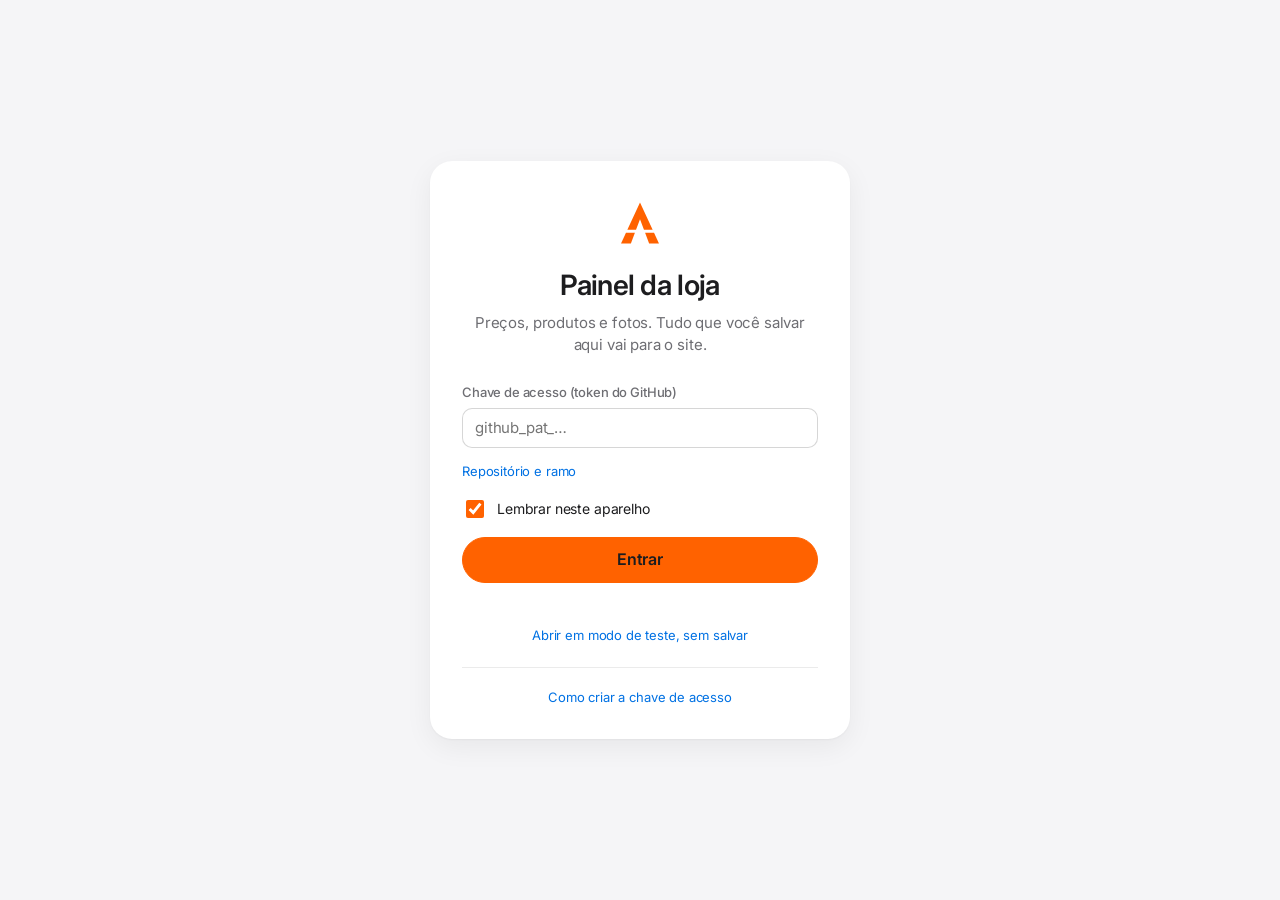
==== admin.html @ 77023c51 "Redesenho no estilo Apple e painel de administração - Visual do varejo no idioma de apple.com: palet" ====
<!DOCTYPE html>
<html lang="pt-BR">
<head>
<meta charset="UTF-8">
<meta name="viewport" content="width=device-width, initial-scale=1">
<meta name="robots" content="noindex, nofollow">
<title>Painel — Aliança One</title>
<meta name="theme-color" content="#f5f5f7">
<link rel="preconnect" href="https://fonts.googleapis.com">
<link rel="preconnect" href="https://fonts.gstatic.com" crossorigin>
<link rel="stylesheet" href="https://fonts.googleapis.com/css2?family=Inter:wght@400;500;600;700&display=swap">
<link rel="stylesheet" href="assets/css/admin.css">
<link rel="icon" href="data:image/svg+xml,<svg xmlns='http://www.w3.org/2000/svg' viewBox='0 0 64 64'><rect width='64' height='64' rx='14' fill='%231d1d1f'/><path d='M32 4 48.67 40 37.25 40 32 26 26.75 40 15.33 40Z' fill='%23FF6200'/><path d='M13.5 44 25.25 44 20 58 7 58Z' fill='%23FF6200'/><path d='M50.5 44 38.75 44 44 58 57 58Z' fill='%23FF6200'/></svg>">
</head>
<body>

<!-- ============ Entrada ============ -->
<section class="entrada" id="entrada">
  <div class="entrada-cartao">
    <svg class="entrada-marca" viewBox="4 2 56 58" aria-hidden="true">
      <path d="M32 4 L48.67 40 L37.25 40 L32 26 L26.75 40 L15.33 40 Z"/>
      <path d="M13.5 44 L25.25 44 L20 58 L7 58 Z"/>
      <path d="M50.5 44 L38.75 44 L44 58 L57 58 Z"/>
    </svg>
    <h1>Painel da loja</h1>
    <p class="entrada-sub">Preços, produtos e fotos. Tudo que você salvar aqui vai para o site.</p>

    <form id="form-entrada" autocomplete="off">
      <label class="campo">
        <span>Chave de acesso (token do GitHub)</span>
        <input id="in-token" type="password" required placeholder="github_pat_…" spellcheck="false">
      </label>

      <details class="entrada-mais">
        <summary>Repositório e ramo</summary>
        <div class="grade-2">
          <label class="campo">
            <span>Repositório</span>
            <input id="in-repo" type="text" placeholder="dono/repositorio" spellcheck="false">
          </label>
          <label class="campo">
            <span>Ramo publicado</span>
            <input id="in-ramo" type="text" placeholder="main" spellcheck="false">
          </label>
        </div>
      </details>

      <label class="check">
        <input id="in-lembrar" type="checkbox" checked>
        <span>Lembrar neste aparelho</span>
      </label>

      <button class="btn btn--cheio btn--largo" type="submit">Entrar</button>
      <p class="entrada-erro" id="entrada-erro" role="alert"></p>
    </form>

    <button class="link" type="button" id="btn-teste">Abrir em modo de teste, sem salvar</button>

    <details class="ajuda">
      <summary>Como criar a chave de acesso</summary>
      <ol>
        <li>Entre no GitHub e abra <b>Settings → Developer settings → Personal access tokens → Fine-grained tokens</b>.</li>
        <li>Toque em <b>Generate new token</b>. Dê um nome, como “Painel da loja”, e escolha a validade.</li>
        <li>Em <b>Repository access</b>, marque <b>Only select repositories</b> e escolha o repositório do site.</li>
        <li>Em <b>Permissions → Repository permissions</b>, coloque <b>Contents</b> em <b>Read and write</b>.</li>
        <li>Gere, copie e cole aqui. A chave fica só neste navegador.</li>
      </ol>
    </details>
  </div>
</section>

<!-- ============ Painel ============ -->
<div class="painel" id="painel" hidden>

  <header class="topo">
    <div class="topo-inner">
      <a class="topo-marca" href="index.html" target="_blank" rel="noopener" title="Abrir o site">
        <svg viewBox="4 2 56 58" aria-hidden="true">
          <path d="M32 4 L48.67 40 L37.25 40 L32 26 L26.75 40 L15.33 40 Z"/>
          <path d="M13.5 44 L25.25 44 L20 58 L7 58 Z"/>
          <path d="M50.5 44 L38.75 44 L44 58 L57 58 Z"/>
        </svg>
        <span>Aliança One <b>Painel</b></span>
      </a>
      <span class="topo-modo" id="topo-modo"></span>
      <div class="topo-acoes">
        <a class="link" href="index.html" target="_blank" rel="noopener">Ver site</a>
        <button class="link" type="button" id="btn-sair">Sair</button>
      </div>
    </div>
  </header>

  <main class="conteudo">
    <div class="cabeca">
      <div>
        <h1>Produtos</h1>
        <p class="cabeca-sub" id="cabeca-sub"></p>
      </div>
      <button class="btn btn--cheio" type="button" id="btn-novo">
        <svg width="14" height="14" viewBox="0 0 24 24" fill="none" stroke="currentColor" stroke-width="2.6" stroke-linecap="round" aria-hidden="true"><path d="M12 5v14M5 12h14"/></svg>
        Novo produto
      </button>
    </div>

    <section class="numeros" id="numeros" aria-label="Resumo do catálogo"></section>

    <section class="caixa">
      <div class="ferramentas">
        <div class="segmentos" id="filtro-cat" role="group" aria-label="Categoria"></div>
        <div class="ferramentas-dir">
          <label class="busca">
            <svg width="15" height="15" viewBox="0 0 24 24" fill="none" stroke="currentColor" stroke-width="2" stroke-linecap="round" aria-hidden="true"><circle cx="11" cy="11" r="7"/><path d="m20 20-3.5-3.5"/></svg>
            <span class="sr-only">Procurar</span>
            <input id="busca" type="search" placeholder="Procurar produto">
          </label>
          <button class="btn" type="button" id="btn-reajuste">Reajustar preços</button>
        </div>
      </div>

      <div class="tabela-rolo">
        <table class="tabela">
          <thead>
            <tr>
              <th class="c-ordem"><span class="sr-only">Ordem</span></th>
              <th>Produto</th>
              <th class="c-cat">Categoria</th>
              <th class="c-preco">Preço (R$)</th>
              <th class="c-preco">Preço oficial (R$)</th>
              <th class="c-dest">Destaque</th>
              <th class="c-acoes"><span class="sr-only">Ações</span></th>
            </tr>
          </thead>
          <tbody id="linhas"></tbody>
        </table>
      </div>
      <p class="vazio" id="vazio" hidden>Nenhum produto encontrado.</p>
    </section>

    <p class="rodape-nota">“Destaque” coloca o produto em <b>Os principais</b> na capa — aparecem os cinco primeiros
      marcados, na ordem da lista. Use as setas para mudar a ordem.</p>
  </main>

  <!-- Barra de salvar -->
  <div class="barra" id="barra" data-visivel="false" role="region" aria-label="Alterações pendentes">
    <p id="barra-txt">Alterações não salvas</p>
    <div class="barra-acoes">
      <button class="btn btn--escuro" type="button" id="btn-descartar">Descartar</button>
      <button class="btn btn--cheio" type="button" id="btn-salvar">Publicar no site</button>
    </div>
  </div>
</div>

<!-- ============ Editor ============ -->
<dialog class="editor" id="editor" aria-labelledby="editor-titulo">
  <form method="dialog" id="form-editor" novalidate>
    <header class="editor-topo">
      <button class="link" type="button" data-fechar>Cancelar</button>
      <h2 id="editor-titulo">Produto</h2>
      <button class="link link--forte" type="submit" value="ok">Concluir</button>
    </header>

    <div class="editor-corpo">
      <fieldset class="grupo">
        <legend>Básico</legend>
        <label class="campo">
          <span>Nome</span>
          <input name="nome" type="text" required placeholder="iPhone 17 Pro">
        </label>
        <div class="grade-2">
          <label class="campo">
            <span>Categoria</span>
            <select name="categoria" id="ed-categoria"></select>
          </label>
          <label class="campo">
            <span>Endereço da página</span>
            <input name="id" type="text" required pattern="[a-z0-9-]+" placeholder="iphone-17-pro" spellcheck="false">
            <small class="dica">produto.html?id=<b data-id-preview>…</b></small>
          </label>
        </div>
        <label class="campo">
          <span>Linha de cima <small>(2 a 3 palavras, opcional)</small></span>
          <input name="linha" type="text" placeholder="Cosmic Orange">
        </label>
      </fieldset>

      <fieldset class="grupo">
        <legend>Preço</legend>
        <div class="grade-2">
          <label class="campo">
            <span>Preço à vista (R$)</span>
            <input name="preco" type="number" min="0" step="1" required inputmode="numeric">
          </label>
          <label class="campo">
            <span>Preço no varejo oficial <small>(opcional)</small></span>
            <input name="precoOficial" type="number" min="0" step="1" inputmode="numeric">
            <small class="dica">Mostra “você economiza” na página do produto.</small>
          </label>
        </div>
        <label class="check">
          <input name="destaque" type="checkbox">
          <span>Mostrar em <b>Os principais</b>, na capa</span>
        </label>
      </fieldset>

      <fieldset class="grupo">
        <legend>Texto</legend>
        <label class="campo">
          <span>Chamada <small>(uma frase)</small></span>
          <input name="chamada" type="text" placeholder="A peça central da vitrine.">
        </label>
        <label class="campo">
          <span>Descrição</span>
          <textarea name="resumo" rows="3"></textarea>
        </label>
      </fieldset>

      <fieldset class="grupo">
        <legend>Cores e fotos</legend>
        <p class="dica">Uma foto por cor, de preferência com fundo transparente ou branco. Se não houver foto, o site
          desenha o aparelho na cor escolhida.</p>
        <div class="cores" id="ed-cores"></div>
        <button class="btn btn--leve" type="button" id="ed-add-cor">+ Adicionar cor</button>
      </fieldset>

      <fieldset class="grupo">
        <legend>Capacidades / tamanhos</legend>
        <div class="fichas" id="ed-caps"></div>
        <div class="linha-add">
          <input type="text" id="ed-cap-nova" placeholder="256GB, 46mm, Único…">
          <button class="btn btn--leve" type="button" id="ed-add-cap">Adicionar</button>
        </div>
      </fieldset>

      <fieldset class="grupo">
        <legend>Especificações</legend>
        <div class="specs" id="ed-specs"></div>
        <button class="btn btn--leve" type="button" id="ed-add-spec">+ Adicionar linha</button>
      </fieldset>

      <div class="perigo" id="ed-perigo">
        <button class="btn btn--perigo" type="button" id="ed-apagar">Apagar produto</button>
      </div>
    </div>
  </form>
</dialog>

<!-- ============ Reajuste ============ -->
<dialog class="mini" id="reajuste" aria-labelledby="reajuste-titulo">
  <form method="dialog">
    <h2 id="reajuste-titulo">Reajustar preços</h2>
    <p class="dica" id="reajuste-alvo"></p>
    <label class="campo">
      <span>Percentual (use negativo para baixar)</span>
      <input id="reajuste-pct" type="number" step="0.5" value="5">
    </label>
    <label class="check">
      <input id="reajuste-arred" type="checkbox" checked>
      <span>Arredondar para terminar em 9 (ex.: 9.999)</span>
    </label>
    <div class="mini-acoes">
      <button class="btn" value="cancelar">Cancelar</button>
      <button class="btn btn--cheio" value="ok" id="reajuste-ok">Aplicar</button>
    </div>
  </form>
</dialog>

<div class="toast" id="toast" role="status" aria-live="polite"></div>

<script src="assets/js/data.js"></script>
<script src="assets/js/catalogo.js"></script>
<script src="assets/js/admin.js"></script>
</body>
</html>
---- assets/css/admin.css ----
/* =============================================================
   PAINEL — folha própria, no idioma das Ajustes do macOS:
   cinza #f5f5f7 de chão, cartões brancos, filete de 1px, laranja
   da marca só na ação principal.
   ============================================================= */

:root {
  --chao: #f5f5f7;
  --cartao: #ffffff;
  --tinta: #1d1d1f;
  --suave: #6e6e73;
  --terceiro: #86868b;
  --linha: rgba(0, 0, 0, 0.08);
  --linha-forte: rgba(0, 0, 0, 0.16);
  --campo: #ffffff;
  --recuo: #f5f5f7;
  --marca: #ff6200;
  --marca-funda: #e85900;
  --acao: #b44200;
  --azul: #0071e3;
  --verde: #1d8f3a;
  --vermelho: #d70015;
  --sombra: 0 1px 2px rgba(0, 0, 0, 0.04), 0 8px 28px rgba(0, 0, 0, 0.06);
  --curva: cubic-bezier(0.16, 1, 0.3, 1);
  --fonte: -apple-system, BlinkMacSystemFont, "SF Pro Text", "Inter", "Helvetica Neue", Arial, sans-serif;
  color-scheme: light;
}

@media (prefers-color-scheme: dark) {
  :root {
    --chao: #000000;
    --cartao: #1c1c1e;
    --tinta: #f5f5f7;
    --suave: #a1a1a6;
    --terceiro: #8e8e93;
    --linha: rgba(255, 255, 255, 0.1);
    --linha-forte: rgba(255, 255, 255, 0.2);
    --campo: #2c2c2e;
    --recuo: #2c2c2e;
    --acao: #ff8a3d;
    --azul: #2997ff;
    --verde: #30d158;
    --vermelho: #ff453a;
    --sombra: 0 1px 2px rgba(0, 0, 0, 0.3);
    color-scheme: dark;
  }
}

*, *::before, *::after { box-sizing: border-box; }

html { -webkit-text-size-adjust: 100%; }

body {
  margin: 0;
  background: var(--chao);
  color: var(--tinta);
  font: 400 15px/1.45 var(--fonte);
  letter-spacing: -0.01em;
  -webkit-font-smoothing: antialiased;
}

[hidden] { display: none !important; }

.sr-only {
  position: absolute; width: 1px; height: 1px; padding: 0; margin: -1px;
  overflow: hidden; clip: rect(0 0 0 0); white-space: nowrap; border: 0;
}

button, input, select, textarea { font: inherit; color: inherit; letter-spacing: inherit; }

:focus-visible { outline: 3px solid color-mix(in srgb, var(--azul) 60%, transparent); outline-offset: 2px; }

/* ---------- Botões ---------- */

.btn {
  display: inline-flex; align-items: center; justify-content: center; gap: 7px;
  min-height: 36px; padding: 0 16px;
  border: 1px solid var(--linha-forte); border-radius: 980px;
  background: var(--cartao); color: var(--tinta);
  font-size: 14px; font-weight: 500; text-decoration: none; white-space: nowrap;
  cursor: pointer;
  transition: background-color .2s, border-color .2s, transform .2s var(--curva);
}
.btn:hover { background: var(--recuo); }
.btn:active { transform: scale(0.97); }
.btn:disabled { opacity: .55; cursor: progress; }

.btn--cheio { background: var(--marca); border-color: var(--marca); color: #1d1d1f; font-weight: 600; }
.btn--cheio:hover { background: var(--marca-funda); border-color: var(--marca-funda); }
.btn--escuro { background: transparent; color: inherit; border-color: rgba(255,255,255,.3); }
.btn--escuro:hover { background: rgba(255,255,255,.12); }
.btn--leve { background: var(--recuo); border-color: transparent; }
.btn--leve:hover { background: var(--linha-forte); }
.btn--peq { min-height: 30px; padding: 0 12px; font-size: 13px; }
.btn--largo { width: 100%; min-height: 46px; font-size: 16px; }
.btn--perigo { color: var(--vermelho); border-color: transparent; background: var(--recuo); }

.link {
  background: none; border: 0; padding: 4px 2px; cursor: pointer;
  color: var(--azul); font-size: 14px; text-decoration: none;
}
.link:hover { text-decoration: underline; }
.link--forte { font-weight: 600; }

/* ---------- Campos ---------- */

.campo { display: grid; gap: 6px; margin: 0 0 14px; }
.campo > span { font-size: 13px; font-weight: 500; color: var(--suave); }
.campo > span small { font-weight: 400; color: var(--terceiro); }

.campo input, .campo select, .campo textarea,
.linha-add input, .spec input, .cor-campos input[type=text] {
  width: 100%; min-height: 40px; padding: 8px 12px;
  background: var(--campo); border: 1px solid var(--linha-forte); border-radius: 10px;
  transition: border-color .2s, box-shadow .2s;
}
.campo textarea { resize: vertical; min-height: 84px; line-height: 1.45; }
.campo input:focus, .campo select:focus, .campo textarea:focus,
.linha-add input:focus, .spec input:focus, .cor-campos input:focus {
  outline: none; border-color: var(--azul);
  box-shadow: 0 0 0 3px color-mix(in srgb, var(--azul) 22%, transparent);
}
.campo input[readonly] { background: var(--recuo); color: var(--suave); }

.dica { margin: 0 0 12px; font-size: 13px; color: var(--terceiro); }
.campo .dica { margin: 0; }

.check { display: flex; gap: 10px; align-items: center; margin: 4px 0 16px; font-size: 14px; cursor: pointer; }
.check input { width: 18px; height: 18px; accent-color: var(--marca); }

.grade-2 { display: grid; grid-template-columns: 1fr 1fr; gap: 0 14px; }
@media (max-width: 560px) { .grade-2 { grid-template-columns: 1fr; } }

/* ---------- Entrada ---------- */

.entrada {
  min-height: 100vh; min-height: 100dvh;
  display: grid; place-items: center; padding: 32px 16px;
}
.entrada-cartao {
  width: 100%; max-width: 420px;
  background: var(--cartao); border-radius: 22px; padding: 40px 32px 28px;
  box-shadow: var(--sombra);
  text-align: center;
}
.entrada-cartao form { text-align: left; margin-top: 28px; }
.entrada-marca { width: 44px; height: 44px; fill: var(--marca); }
.entrada h1 { margin: 14px 0 6px; font-size: 28px; font-weight: 600; letter-spacing: -0.025em; }
.entrada-sub { margin: 0; color: var(--suave); }
.entrada-erro { min-height: 1.2em; margin: 12px 0 0; color: var(--vermelho); font-size: 14px; }
.entrada-mais { margin: -4px 0 12px; }
.entrada-mais summary, .ajuda summary {
  cursor: pointer; color: var(--azul); font-size: 13px; list-style: none; padding: 4px 0;
}
.entrada-mais summary::-webkit-details-marker, .ajuda summary::-webkit-details-marker { display: none; }
.entrada-mais[open] summary { margin-bottom: 10px; }
#btn-teste { margin-top: 10px; font-size: 13px; }
.ajuda { margin-top: 18px; padding-top: 16px; border-top: 1px solid var(--linha); text-align: left; }
.ajuda summary { text-align: center; }
.ajuda ol { margin: 12px 0 0; padding-left: 20px; color: var(--suave); font-size: 13px; }
.ajuda li { margin-bottom: 6px; }

/* ---------- Topo ---------- */

.topo {
  position: sticky; top: 0; z-index: 20;
  background: color-mix(in srgb, var(--chao) 80%, transparent);
  -webkit-backdrop-filter: saturate(180%) blur(20px);
  backdrop-filter: saturate(180%) blur(20px);
  border-bottom: 1px solid var(--linha);
}
.topo-inner {
  max-width: 1180px; margin: 0 auto; padding: 0 22px; height: 52px;
  display: flex; align-items: center; gap: 16px;
}
.topo-marca { display: flex; align-items: center; gap: 9px; color: inherit; text-decoration: none; font-size: 15px; }
.topo-marca svg { width: 20px; height: 20px; fill: var(--marca); }
.topo-marca b { font-weight: 600; }
.topo-modo {
  font-size: 12px; color: var(--suave); background: var(--cartao);
  border: 1px solid var(--linha); border-radius: 980px; padding: 3px 10px;
  overflow: hidden; text-overflow: ellipsis; white-space: nowrap; max-width: 40vw;
}
.topo-modo[data-modo="teste"] { color: var(--acao); border-color: color-mix(in srgb, var(--marca) 40%, transparent); }
.topo-acoes { margin-left: auto; display: flex; gap: 14px; }

/* ---------- Conteúdo ---------- */

.conteudo { max-width: 1180px; margin: 0 auto; padding: 36px 22px 140px; }

.cabeca { display: flex; align-items: flex-end; justify-content: space-between; gap: 16px; margin-bottom: 24px; }
.cabeca h1 { margin: 0; font-size: 40px; font-weight: 700; letter-spacing: -0.03em; line-height: 1.1; }
.cabeca-sub { margin: 6px 0 0; color: var(--suave); font-size: 17px; }

.numeros { display: grid; grid-template-columns: repeat(4, 1fr); gap: 14px; margin-bottom: 22px; }
.numero { background: var(--cartao); border-radius: 18px; padding: 18px 20px; box-shadow: var(--sombra); }
.numero span { display: block; font-size: 13px; color: var(--suave); margin-bottom: 4px; }
.numero b { font-size: 26px; font-weight: 600; letter-spacing: -0.02em; font-variant-numeric: tabular-nums; }
.numero small { font-size: 13px; font-weight: 400; color: var(--terceiro); }

.caixa { background: var(--cartao); border-radius: 18px; box-shadow: var(--sombra); overflow: hidden; }

.ferramentas {
  display: flex; flex-wrap: wrap; align-items: center; justify-content: space-between; gap: 12px;
  padding: 14px 16px; border-bottom: 1px solid var(--linha);
}
.ferramentas-dir { display: flex; gap: 10px; align-items: center; }

.segmentos {
  display: flex; gap: 2px; padding: 3px; background: var(--recuo); border-radius: 10px;
  overflow-x: auto; scrollbar-width: none; max-width: 100%;
}
.segmentos::-webkit-scrollbar { display: none; }
.segmentos button {
  border: 0; background: transparent; border-radius: 7px; padding: 5px 12px;
  font-size: 13px; font-weight: 500; color: var(--suave); cursor: pointer; white-space: nowrap;
}
.segmentos button span { color: var(--terceiro); font-weight: 400; margin-left: 2px; }
.segmentos button[aria-pressed="true"] { background: var(--cartao); color: var(--tinta); box-shadow: 0 1px 3px rgba(0,0,0,.12); }

.busca {
  display: flex; align-items: center; gap: 8px; height: 36px; padding: 0 12px;
  background: var(--recuo); border-radius: 10px; color: var(--terceiro); min-width: 220px;
}
.busca input { border: 0; background: transparent; outline: none; width: 100%; color: var(--tinta); }

/* ---------- Tabela ---------- */

.tabela-rolo { overflow-x: auto; }
.tabela { width: 100%; border-collapse: collapse; min-width: 820px; }
.tabela th {
  text-align: left; font-size: 12px; font-weight: 500; color: var(--terceiro);
  padding: 10px 12px; border-bottom: 1px solid var(--linha); white-space: nowrap;
}
.tabela td { padding: 8px 12px; border-bottom: 1px solid var(--linha); vertical-align: middle; }
.tabela tbody tr:last-child td { border-bottom: 0; }
.tabela tbody tr { transition: background-color .2s; }
.tabela tbody tr:hover { background: color-mix(in srgb, var(--recuo) 60%, transparent); }
.tabela tr[data-alterado="editado"] { background: color-mix(in srgb, var(--marca) 6%, transparent); }
.tabela tr[data-alterado="novo"] { background: color-mix(in srgb, var(--verde) 7%, transparent); }

.c-ordem { width: 40px; padding-right: 0 !important; }
.c-cat { width: 120px; }
.c-preco { width: 150px; }
.c-dest { width: 90px; text-align: center !important; }
.c-acoes { width: 90px; text-align: right; }

.seta {
  display: block; width: 26px; height: 18px; padding: 0; border: 0; border-radius: 5px;
  background: none; color: var(--terceiro); cursor: pointer;
}
.seta svg { width: 16px; height: 16px; fill: none; stroke: currentColor; stroke-width: 2.4; stroke-linecap: round; stroke-linejoin: round; }
.seta:hover:not(:disabled) { background: var(--recuo); color: var(--tinta); }
.seta:disabled { opacity: .25; cursor: default; }

.prod {
  display: flex; align-items: center; gap: 14px; width: 100%;
  background: none; border: 0; padding: 0; text-align: left; cursor: pointer;
}
.miniatura {
  flex: none; width: 48px; height: 48px; border-radius: 10px; background: var(--recuo);
  display: grid; place-items: center; overflow: hidden;
}
.miniatura img { width: 100%; height: 100%; object-fit: contain; padding: 4px; }
.prod-txt b { display: block; font-weight: 600; font-size: 15px; }
.prod-txt small { display: block; color: var(--terceiro); font-size: 12.5px; margin-top: 1px; }
.prod-txt em { font-style: normal; font-weight: 600; color: var(--acao); }
tr[data-alterado="novo"] .prod-txt em { color: var(--verde); }
.prod:hover b { color: var(--azul); }

.etiqueta {
  display: inline-block; font-size: 12px; font-weight: 500; color: var(--suave);
  background: var(--recuo); border-radius: 6px; padding: 3px 8px;
}

.preco {
  width: 100%; height: 36px; padding: 0 10px;
  background: transparent; border: 1px solid transparent; border-radius: 8px;
  font-size: 15px; font-weight: 600; font-variant-numeric: tabular-nums;
  transition: border-color .2s, background-color .2s;
}
.preco--leve { font-weight: 400; color: var(--suave); }
.preco:hover { border-color: var(--linha-forte); background: var(--campo); }
.preco:focus { outline: none; border-color: var(--azul); background: var(--campo); box-shadow: 0 0 0 3px color-mix(in srgb, var(--azul) 22%, transparent); }

.chave { position: relative; display: inline-block; width: 42px; height: 26px; cursor: pointer; vertical-align: middle; }
.chave input { position: absolute; inset: 0; opacity: 0; margin: 0; cursor: pointer; }
.chave span {
  position: absolute; inset: 0; border-radius: 980px; background: var(--linha-forte);
  transition: background-color .25s;
}
.chave span::after {
  content: ""; position: absolute; top: 2px; left: 2px; width: 22px; height: 22px; border-radius: 50%;
  background: #fff; box-shadow: 0 2px 4px rgba(0,0,0,.2); transition: transform .3s var(--curva);
}
.chave input:checked + span { background: var(--verde); }
.chave input:checked + span::after { transform: translateX(16px); }
.chave input:focus-visible + span { outline: 3px solid color-mix(in srgb, var(--azul) 60%, transparent); outline-offset: 2px; }

.vazio { text-align: center; color: var(--terceiro); padding: 40px 0; margin: 0; }
.rodape-nota { color: var(--terceiro); font-size: 13px; margin: 16px 4px 0; }

/* ---------- Barra de salvar ---------- */

.barra {
  position: fixed; left: 50%; bottom: 22px; z-index: 30;
  display: flex; align-items: center; gap: 18px;
  padding: 10px 10px 10px 22px; border-radius: 980px;
  background: rgba(29, 29, 31, 0.92); color: #f5f5f7;
  -webkit-backdrop-filter: blur(20px); backdrop-filter: blur(20px);
  box-shadow: 0 12px 40px rgba(0,0,0,.25);
  transform: translate(-50%, 140%); opacity: 0;
  transition: transform .5s var(--curva), opacity .3s;
}
.barra[data-visivel="true"] { transform: translate(-50%, 0); opacity: 1; }
.barra p { margin: 0; font-size: 14px; font-weight: 500; white-space: nowrap; }
.barra-acoes { display: flex; gap: 8px; }

/* ---------- Editor ---------- */

dialog { border: 0; padding: 0; color: var(--tinta); background: var(--cartao); }
dialog::backdrop { background: rgba(0,0,0,.32); -webkit-backdrop-filter: blur(4px); backdrop-filter: blur(4px); }

.editor {
  width: min(680px, 100vw); max-width: 100vw; height: min(860px, 100dvh); max-height: 100dvh;
  border-radius: 20px; overflow: hidden; box-shadow: 0 30px 80px rgba(0,0,0,.3);
}
.editor[open] { animation: subir .45s var(--curva); }
@keyframes subir { from { transform: translateY(24px) scale(.98); opacity: 0; } }
.editor form { display: flex; flex-direction: column; height: 100%; }

.editor-topo {
  flex: none; display: grid; grid-template-columns: 1fr auto 1fr; align-items: center;
  padding: 12px 18px; border-bottom: 1px solid var(--linha);
  background: color-mix(in srgb, var(--cartao) 85%, transparent);
}
.editor-topo h2 { margin: 0; font-size: 16px; font-weight: 600; text-align: center; max-width: 340px; overflow: hidden; text-overflow: ellipsis; white-space: nowrap; }
.editor-topo .link:first-child { justify-self: start; }
.editor-topo .link:last-child { justify-self: end; }

.editor-corpo { flex: 1; overflow-y: auto; padding: 8px 22px 28px; background: var(--chao); }

.grupo {
  border: 0; margin: 18px 0 0; padding: 18px 18px 6px;
  background: var(--cartao); border-radius: 14px;
}
.grupo legend {
  float: left; width: 100%; padding: 0; margin: 0 0 14px;
  font-size: 13px; font-weight: 600; text-transform: uppercase; letter-spacing: .04em; color: var(--terceiro);
}
.grupo legend + * { clear: both; }
.grupo > .btn { margin: 4px 0 14px; }

.cores { display: grid; gap: 10px; margin-bottom: 12px; }
.cor {
  display: grid; grid-template-columns: 84px 1fr auto; gap: 14px; align-items: center;
  padding: 10px; border: 1px solid var(--linha); border-radius: 12px;
}
.cor-foto {
  position: relative; width: 84px; height: 84px; border-radius: 10px; background: var(--recuo);
  display: grid; place-items: center; overflow: hidden; cursor: pointer;
}
.cor-foto img { width: 100%; height: 100%; object-fit: contain; padding: 6px; }
.cor-sem { font-size: 11px; color: var(--terceiro); }
.cor-trocar {
  position: absolute; inset: auto 0 0 0; padding: 4px 0; text-align: center;
  font-size: 11px; font-weight: 600; color: #fff; background: rgba(0,0,0,.55);
  transform: translateY(100%); transition: transform .25s var(--curva);
}
.cor-foto:hover .cor-trocar, .cor-foto:focus-within .cor-trocar { transform: none; }
@media (hover: none) { .cor-trocar { transform: none; } }
.cor-campos { display: flex; gap: 10px; align-items: center; }
.cor-hex { flex: none; width: 40px; height: 40px; border-radius: 50%; overflow: hidden; border: 1px solid var(--linha-forte); cursor: pointer; }
.cor-hex input { width: 64px; height: 64px; margin: -12px; border: 0; padding: 0; cursor: pointer; }

.x {
  width: 30px; height: 30px; border: 0; border-radius: 50%; background: var(--recuo);
  color: var(--suave); display: grid; place-items: center; cursor: pointer; flex: none;
}
.x svg { width: 14px; height: 14px; fill: none; stroke: currentColor; stroke-width: 2.4; stroke-linecap: round; }
.x:hover { color: var(--vermelho); }

.fichas { display: flex; flex-wrap: wrap; gap: 8px; margin-bottom: 12px; }
.ficha {
  display: inline-flex; align-items: center; gap: 4px; padding: 5px 6px 5px 12px;
  background: var(--recuo); border-radius: 980px; font-size: 14px; font-weight: 500;
}
.ficha button { width: 22px; height: 22px; border: 0; border-radius: 50%; background: none; color: var(--terceiro); display: grid; place-items: center; cursor: pointer; }
.ficha button:hover { background: var(--linha-forte); color: var(--tinta); }
.ficha svg { width: 12px; height: 12px; fill: none; stroke: currentColor; stroke-width: 2.6; stroke-linecap: round; }
.linha-add { display: flex; gap: 8px; margin-bottom: 14px; }

.specs { display: grid; gap: 8px; margin-bottom: 12px; }
.spec { display: grid; grid-template-columns: 1fr 2fr auto; gap: 8px; align-items: center; }

.perigo { margin-top: 22px; text-align: center; }

@media (max-width: 640px) {
  .editor { width: 100vw; height: 100dvh; border-radius: 0; }
  .cor { grid-template-columns: 68px 1fr auto; }
  .cor-foto { width: 68px; height: 68px; }
  .spec { grid-template-columns: 1fr auto; }
  .spec input:nth-child(2) { grid-column: 1; }
  .spec .x { grid-row: 1 / span 2; grid-column: 2; }
}

/* ---------- Mini diálogo ---------- */

.mini { width: min(420px, calc(100vw - 32px)); border-radius: 18px; padding: 24px; box-shadow: 0 30px 80px rgba(0,0,0,.3); }
.mini h2 { margin: 0 0 6px; font-size: 20px; font-weight: 600; }
.mini-acoes { display: flex; justify-content: flex-end; gap: 8px; margin-top: 8px; }

/* ---------- Aviso ---------- */

.toast {
  position: fixed; top: 66px; left: 50%; z-index: 50;
  max-width: calc(100vw - 32px); padding: 12px 18px; border-radius: 14px;
  background: var(--cartao); color: var(--tinta); box-shadow: 0 12px 40px rgba(0,0,0,.18);
  border: 1px solid var(--linha);
  font-size: 14px; font-weight: 500;
  transform: translate(-50%, -20px); opacity: 0; pointer-events: none;
  transition: transform .45s var(--curva), opacity .3s;
}
.toast[data-visivel="true"] { transform: translate(-50%, 0); opacity: 1; }
.toast[data-tipo="erro"] { color: var(--vermelho); }
.toast[data-tipo="ok"] { color: var(--verde); }

/* ---------- Celular ---------- */

@media (max-width: 860px) {
  .numeros { grid-template-columns: repeat(2, 1fr); }
  .cabeca h1 { font-size: 32px; }
  .ferramentas-dir { width: 100%; }
  .busca { flex: 1; min-width: 0; }
}

@media (max-width: 560px) {
  .topo-inner, .conteudo { padding-left: 16px; padding-right: 16px; }
  .topo-modo { display: none; }
  .cabeca { align-items: center; }
  .cabeca-sub { font-size: 14px; }
  .numero { padding: 14px 16px; }
  .numero b { font-size: 21px; }
  .entrada-cartao { padding: 32px 20px 24px; }
  .barra { left: 16px; right: 16px; transform: translateY(140%); padding: 10px 10px 10px 16px; gap: 10px; }
  .barra[data-visivel="true"] { transform: none; }
  .barra p { white-space: normal; font-size: 13px; }

  /* Tabela vira lista de cartões */
  .tabela { min-width: 0; }
  .tabela thead { display: none; }
  .tabela, .tabela tbody { display: block; }
  .tabela tr {
    display: grid; grid-template-columns: 30px 1fr 1fr auto; gap: 8px 10px; align-items: center;
    padding: 12px 12px; border-bottom: 1px solid var(--linha);
  }
  .tabela td { display: block; padding: 0; border: 0; width: auto !important; }
  .tabela td.c-ordem { grid-row: 1 / span 2; }
  .tabela td:nth-child(2) { grid-column: 2 / -1; }
  .tabela td.c-cat { display: none; }
  .tabela td.c-preco { grid-row: 2; }
  .tabela td.c-preco:nth-of-type(4) { grid-column: 2; }
  .tabela td.c-preco:nth-of-type(5) { grid-column: 3; }
  .tabela td.c-dest { grid-row: 2; grid-column: 4; }
  .tabela td.c-acoes { display: none; }
  .preco { border-color: var(--linha-forte); background: var(--campo); height: 38px; }
  .tabela td.c-preco::before { content: attr(data-rotulo); display: block; font-size: 11px; color: var(--terceiro); margin: 0 0 3px 2px; }
  .tabela td.c-dest { align-self: end; padding-bottom: 6px; }
}

@media (prefers-reduced-motion: reduce) {
  *, *::before, *::after { animation-duration: .01ms !important; transition-duration: .01ms !important; }
}
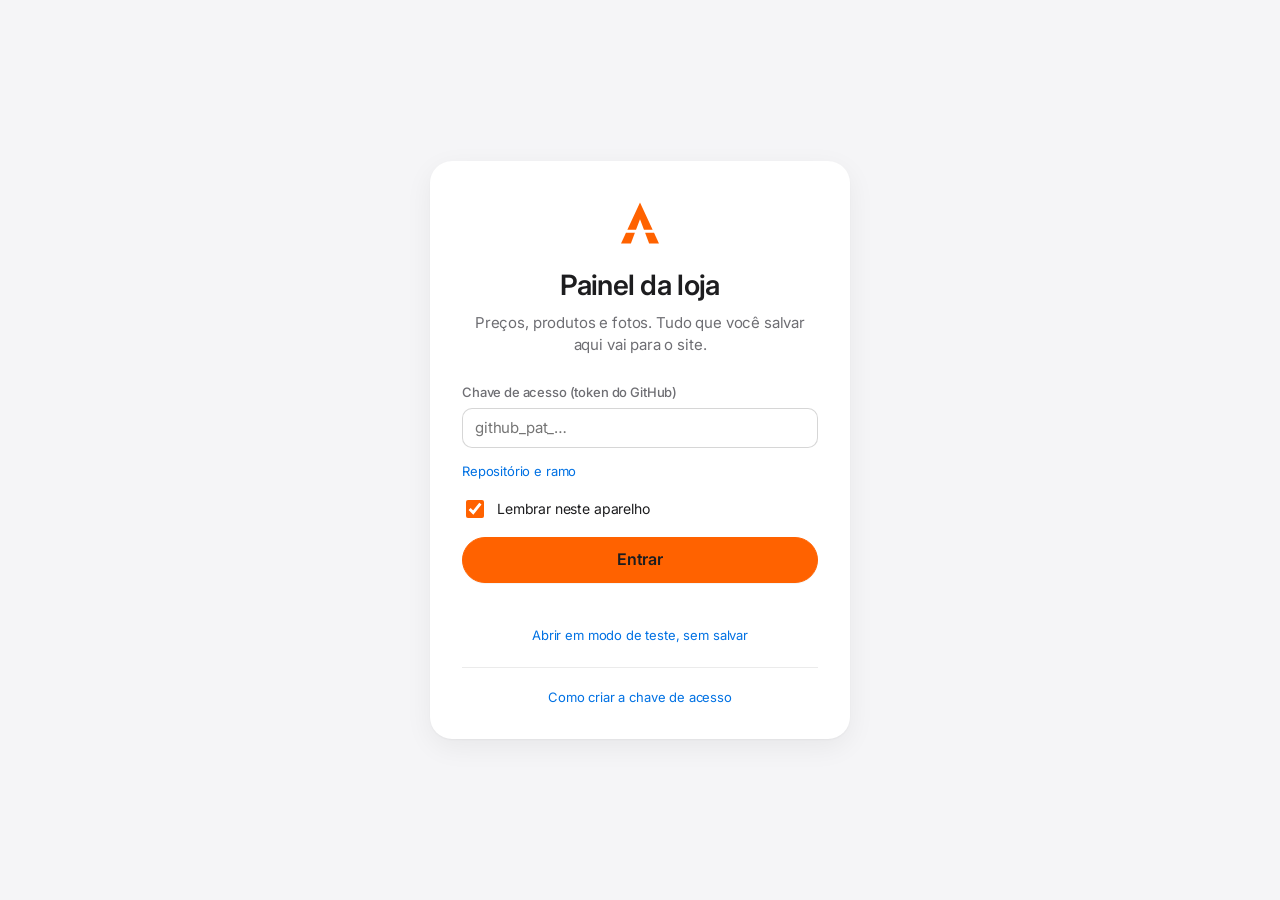
==== commit 44413163: "Animações suaves no site e no painel Site: - Cada cartaz da capa entra em cena ao chegar (texto em c" ====
--- a/admin.html
+++ b/admin.html
@@ -91,53 +91,183 @@
   </header>
 
   <main class="conteudo">
-    <div class="cabeca">
-      <div>
-        <h1>Produtos</h1>
-        <p class="cabeca-sub" id="cabeca-sub"></p>
+    <nav class="abas" role="tablist" aria-label="Seções do painel">
+      <span class="abas-indicador" aria-hidden="true"></span>
+      <button role="tab" type="button" data-aba="produtos" aria-selected="true">Produtos</button>
+      <button role="tab" type="button" data-aba="ofertas" aria-selected="false">Ofertas e eventos</button>
+      <button role="tab" type="button" data-aba="precos" aria-selected="false">Preço automático</button>
+    </nav>
+
+    <!-- ============ Produtos ============ -->
+    <section class="aba" id="aba-produtos" role="tabpanel">
+      <div class="cabeca">
+        <div>
+          <h1>Produtos</h1>
+          <p class="cabeca-sub" id="cabeca-sub"></p>
+        </div>
+        <div class="cabeca-acoes">
+          <button class="btn" type="button" id="btn-biblioteca">Adicionar da biblioteca</button>
+          <button class="btn btn--cheio" type="button" id="btn-novo">
+            <svg width="14" height="14" viewBox="0 0 24 24" fill="none" stroke="currentColor" stroke-width="2.6" stroke-linecap="round" aria-hidden="true"><path d="M12 5v14M5 12h14"/></svg>
+            Novo produto
+          </button>
+        </div>
       </div>
-      <button class="btn btn--cheio" type="button" id="btn-novo">
-        <svg width="14" height="14" viewBox="0 0 24 24" fill="none" stroke="currentColor" stroke-width="2.6" stroke-linecap="round" aria-hidden="true"><path d="M12 5v14M5 12h14"/></svg>
-        Novo produto
-      </button>
-    </div>
-
-    <section class="numeros" id="numeros" aria-label="Resumo do catálogo"></section>
-
-    <section class="caixa">
-      <div class="ferramentas">
-        <div class="segmentos" id="filtro-cat" role="group" aria-label="Categoria"></div>
-        <div class="ferramentas-dir">
-          <label class="busca">
-            <svg width="15" height="15" viewBox="0 0 24 24" fill="none" stroke="currentColor" stroke-width="2" stroke-linecap="round" aria-hidden="true"><circle cx="11" cy="11" r="7"/><path d="m20 20-3.5-3.5"/></svg>
-            <span class="sr-only">Procurar</span>
-            <input id="busca" type="search" placeholder="Procurar produto">
-          </label>
-          <button class="btn" type="button" id="btn-reajuste">Reajustar preços</button>
+
+      <section class="numeros" id="numeros" aria-label="Resumo do catálogo"></section>
+
+      <section class="caixa">
+        <div class="ferramentas">
+          <div class="segmentos" id="filtro-cat" role="group" aria-label="Categoria"></div>
+          <div class="ferramentas-dir">
+            <label class="busca">
+              <svg width="15" height="15" viewBox="0 0 24 24" fill="none" stroke="currentColor" stroke-width="2" stroke-linecap="round" aria-hidden="true"><circle cx="11" cy="11" r="7"/><path d="m20 20-3.5-3.5"/></svg>
+              <span class="sr-only">Procurar</span>
+              <input id="busca" type="search" placeholder="Procurar produto">
+            </label>
+            <button class="btn" type="button" id="btn-reajuste">Reajustar preços</button>
+          </div>
+        </div>
+
+        <div class="tabela-rolo">
+          <table class="tabela">
+            <thead>
+              <tr>
+                <th class="c-ordem"><span class="sr-only">Ordem</span></th>
+                <th>Produto</th>
+                <th class="c-cat">Categoria</th>
+                <th class="c-preco">Preço (R$)</th>
+                <th class="c-oferta">Oferta</th>
+                <th class="c-dest">No site</th>
+                <th class="c-dest">Destaque</th>
+                <th class="c-acoes"><span class="sr-only">Ações</span></th>
+              </tr>
+            </thead>
+            <tbody id="linhas"></tbody>
+          </table>
+        </div>
+        <p class="vazio" id="vazio" hidden>Nenhum produto encontrado.</p>
+      </section>
+
+      <p class="rodape-nota">“No site” desligado esconde o produto sem apagar. “Destaque” coloca o produto em
+        <b>Os principais</b> na capa (os cinco primeiros marcados, na ordem da lista).</p>
+    </section>
+
+    <!-- ============ Ofertas e eventos ============ -->
+    <section class="aba" id="aba-ofertas" role="tabpanel" hidden>
+      <div class="cabeca">
+        <div>
+          <h1>Ofertas e eventos</h1>
+          <p class="cabeca-sub">O evento muda as cores do site, a faixa do topo e abre a capa com um cartaz próprio.
+            As ofertas ganham o selo do evento.</p>
         </div>
       </div>
 
-      <div class="tabela-rolo">
-        <table class="tabela">
-          <thead>
-            <tr>
-              <th class="c-ordem"><span class="sr-only">Ordem</span></th>
-              <th>Produto</th>
-              <th class="c-cat">Categoria</th>
-              <th class="c-preco">Preço (R$)</th>
-              <th class="c-preco">Preço oficial (R$)</th>
-              <th class="c-dest">Destaque</th>
-              <th class="c-acoes"><span class="sr-only">Ações</span></th>
-            </tr>
-          </thead>
-          <tbody id="linhas"></tbody>
-        </table>
+      <div class="no-ar" id="no-ar"></div>
+
+      <section class="bloco">
+        <div class="bloco-topo">
+          <h2>Eventos</h2>
+          <button class="btn btn--cheio" type="button" id="btn-novo-evento">+ Novo evento</button>
+        </div>
+        <p class="dica">Fica no ar o primeiro evento <b>ligado</b> cujas datas incluem o dia de hoje. Dá para deixar
+          o ano inteiro programado.</p>
+        <div class="eventos" id="eventos"></div>
+      </section>
+
+      <section class="bloco">
+        <div class="bloco-topo"><h2>Oferta em lote</h2></div>
+        <p class="dica">Aplica o mesmo desconto a vários produtos de uma vez. Para um produto só, use “Editar”.</p>
+        <form class="lote" id="form-lote">
+          <label class="campo"><span>Produtos</span>
+            <select name="escopo" id="lote-escopo"></select></label>
+          <label class="campo"><span>Desconto</span>
+            <span class="junto">
+              <input name="valor" type="number" min="0" step="1" value="10" required>
+              <select name="tipo"><option value="%">%</option><option value="R$">R$</option></select>
+            </span></label>
+          <label class="campo"><span>De</span><input name="inicio" type="date"></label>
+          <label class="campo"><span>Até</span><input name="fim" type="date"></label>
+          <div class="lote-acoes">
+            <button class="btn btn--cheio" type="submit">Aplicar oferta</button>
+            <button class="btn" type="button" id="btn-tirar-ofertas">Tirar ofertas</button>
+          </div>
+        </form>
+      </section>
+
+      <section class="bloco">
+        <div class="bloco-topo"><h2>Em oferta</h2></div>
+        <div id="lista-ofertas"></div>
+      </section>
+    </section>
+
+    <!-- ============ Preço automático ============ -->
+    <section class="aba" id="aba-precos" role="tabpanel" hidden>
+      <div class="cabeca">
+        <div>
+          <h1>Preço automático</h1>
+          <p class="cabeca-sub">Todo dia de manhã um robô pega o dólar, recalcula o preço de quem tem custo cadastrado
+            e publica. Você só mexe quando o custo do fornecedor muda.</p>
+        </div>
       </div>
-      <p class="vazio" id="vazio" hidden>Nenhum produto encontrado.</p>
+
+      <section class="bloco">
+        <label class="linha-chave">
+          <span>
+            <b>Atualizar os preços todo dia</b>
+            <small id="robo-info"></small>
+          </span>
+          <span class="chave"><input type="checkbox" id="pc-automatico"><span></span></span>
+        </label>
+      </section>
+
+      <section class="bloco">
+        <div class="bloco-topo"><h2>A regra</h2></div>
+        <p class="formula" id="formula"></p>
+        <div class="grade-regra">
+          <label class="campo"><span>Dólar (R$)</span>
+            <span class="junto">
+              <input id="pc-dolar" type="number" min="0" step="0.01">
+              <button class="btn btn--leve" type="button" id="btn-cotacao">Buscar hoje</button>
+            </span>
+            <small class="dica" id="pc-dolar-em"></small></label>
+          <label class="campo"><span>Ajuste no dólar (R$)</span>
+            <input id="pc-ajuste" type="number" step="0.01">
+            <small class="dica">Ex.: 0,15 se o fornecedor cobra acima da cotação.</small></label>
+          <label class="campo"><span>Frete, impostos e taxas (%)</span>
+            <input id="pc-extras" type="number" min="0" step="0.5"></label>
+          <label class="campo"><span>Margem padrão</span>
+            <span class="junto">
+              <input id="pc-margem" type="number" min="0" step="0.5">
+              <select id="pc-margem-tipo"><option value="%">%</option><option value="R$">R$</option></select>
+            </span></label>
+          <label class="campo"><span>Arredondar para</span>
+            <select id="pc-arred">
+              <option value="99">terminar em 99 (9.999)</option>
+              <option value="90">terminar em 90 (9.990)</option>
+              <option value="9">terminar em 9 (9.989)</option>
+              <option value="0">não arredondar</option>
+            </select></label>
+          <label class="campo"><span>Trava de segurança (%)</span>
+            <input id="pc-limite" type="number" min="0" step="1">
+            <small class="dica">Se um preço mudar mais que isso num dia, o robô não aplica e avisa aqui.</small></label>
+        </div>
+      </section>
+
+      <section class="bloco">
+        <div class="bloco-topo">
+          <h2>Simular agora</h2>
+          <button class="btn btn--cheio" type="button" id="btn-simular">Simular com esta regra</button>
+        </div>
+        <p class="dica" id="sem-custo"></p>
+        <div id="simulacao"></div>
+      </section>
+
+      <section class="bloco" id="bloco-alertas" hidden>
+        <div class="bloco-topo"><h2>Avisos do robô</h2></div>
+        <div id="alertas-robo"></div>
+      </section>
     </section>
-
-    <p class="rodape-nota">“Destaque” coloca o produto em <b>Os principais</b> na capa — aparecem os cinco primeiros
-      marcados, na ordem da lista. Use as setas para mudar a ordem.</p>
   </main>
 
   <!-- Barra de salvar -->
@@ -183,23 +313,78 @@
         </label>
       </fieldset>
 
-      <fieldset class="grupo">
-        <legend>Preço</legend>
+      <fieldset class="grupo" id="grupo-preco">
+        <legend>Preço e custo</legend>
         <div class="grade-2">
           <label class="campo">
-            <span>Preço à vista (R$)</span>
-            <input name="preco" type="number" min="0" step="1" required inputmode="numeric">
-          </label>
-          <label class="campo">
-            <span>Preço no varejo oficial <small>(opcional)</small></span>
-            <input name="precoOficial" type="number" min="0" step="1" inputmode="numeric">
-            <small class="dica">Mostra “você economiza” na página do produto.</small>
-          </label>
-        </div>
+            <span>Custo do fornecedor em</span>
+            <select name="moedaCusto"><option value="USD">Dólar (US$)</option><option value="BRL">Real (R$)</option></select>
+          </label>
+          <label class="campo">
+            <span>Margem deste produto <small>(vazio = padrão da loja)</small></span>
+            <span class="junto">
+              <input name="margemValor" type="number" min="0" step="0.5" placeholder="padrão">
+              <select name="margemTipo"><option value="%">%</option><option value="R$">R$</option></select>
+            </span>
+          </label>
+        </div>
+        <div class="precos" id="ed-precos"></div>
+        <label class="check">
+          <input name="precoManual" type="checkbox">
+          <span>Preço manual: o robô diário <b>não</b> mexe neste produto</span>
+        </label>
+        <label class="campo">
+          <span>Preço no varejo oficial <small>(opcional, mostra “você economiza”)</small></span>
+          <input name="precoOficial" type="number" min="0" step="1" inputmode="numeric">
+        </label>
         <label class="check">
           <input name="destaque" type="checkbox">
           <span>Mostrar em <b>Os principais</b>, na capa</span>
         </label>
+      </fieldset>
+
+      <fieldset class="grupo">
+        <legend>Oferta</legend>
+        <div class="grade-2">
+          <label class="campo">
+            <span>Desconto</span>
+            <span class="junto">
+              <input name="ofertaValor" type="number" min="0" step="1" placeholder="0">
+              <select name="ofertaTipo"><option value="%">%</option><option value="R$">R$</option></select>
+            </span>
+          </label>
+          <label class="campo">
+            <span>Nome no selo <small>(opcional)</small></span>
+            <input name="ofertaRotulo" type="text" placeholder="usa o nome do evento">
+          </label>
+          <label class="campo"><span>De</span><input name="ofertaInicio" type="date"></label>
+          <label class="campo"><span>Até</span><input name="ofertaFim" type="date"></label>
+        </div>
+        <p class="dica" id="ed-oferta-previa"></p>
+      </fieldset>
+
+      <fieldset class="grupo">
+        <legend>Disponibilidade</legend>
+        <label class="check">
+          <input name="visivel" type="checkbox" checked>
+          <span>Aparece no site</span>
+        </label>
+        <div class="grade-2">
+          <label class="campo">
+            <span>Situação</span>
+            <select name="status">
+              <option value="disponivel">Em estoque</option>
+              <option value="encomenda">Sob encomenda</option>
+              <option value="esgotado">Esgotado</option>
+            </select>
+          </label>
+          <label class="campo" id="campo-prazo">
+            <span>Prazo da encomenda</span>
+            <input name="prazo" type="text" placeholder="7 dias úteis">
+          </label>
+        </div>
+        <p class="dica">Toque nas opções que acabaram. Elas aparecem riscadas e não dá para escolher.</p>
+        <div class="fichas fichas--toque" id="ed-esgotadas"></div>
       </fieldset>
 
       <fieldset class="grupo">
@@ -241,6 +426,30 @@
         <button class="btn btn--perigo" type="button" id="ed-apagar">Apagar produto</button>
       </div>
     </div>
+  </form>
+</dialog>
+
+<!-- ============ Biblioteca ============ -->
+<dialog class="mini mini--larga" id="biblioteca" aria-labelledby="bib-titulo">
+  <form method="dialog">
+    <h2 id="bib-titulo">Adicionar da biblioteca</h2>
+    <p class="dica">Modelos Apple com especificações, cores e capacidades prontas. Escolha, depois ponha preço e estoque.</p>
+    <label class="busca busca--cheia">
+      <svg width="15" height="15" viewBox="0 0 24 24" fill="none" stroke="currentColor" stroke-width="2" stroke-linecap="round" aria-hidden="true"><circle cx="11" cy="11" r="7"/><path d="m20 20-3.5-3.5"/></svg>
+      <input id="bib-busca" type="search" placeholder="Procurar modelo">
+    </label>
+    <div class="bib-lista" id="bib-lista"></div>
+    <div class="mini-acoes"><button class="btn" value="cancelar">Fechar</button></div>
+  </form>
+</dialog>
+
+<!-- ============ Novo evento ============ -->
+<dialog class="mini mini--larga" id="temas" aria-labelledby="temas-titulo">
+  <form method="dialog">
+    <h2 id="temas-titulo">Novo evento</h2>
+    <p class="dica">Escolha o tema. As datas e os textos vêm sugeridos e você ajusta depois.</p>
+    <div class="temas" id="temas-lista"></div>
+    <div class="mini-acoes"><button class="btn" value="cancelar">Fechar</button></div>
   </form>
 </dialog>
 
@@ -268,6 +477,9 @@
 
 <script src="assets/js/data.js"></script>
 <script src="assets/js/catalogo.js"></script>
+<script src="assets/js/loja.js"></script>
+<script src="assets/js/regras.js"></script>
+<script src="assets/js/biblioteca.js"></script>
 <script src="assets/js/admin.js"></script>
 </body>
 </html>
--- a/assets/css/admin.css
+++ b/assets/css/admin.css
@@ -451,23 +451,288 @@
   .tabela thead { display: none; }
   .tabela, .tabela tbody { display: block; }
   .tabela tr {
-    display: grid; grid-template-columns: 30px 1fr 1fr auto; gap: 8px 10px; align-items: center;
+    display: grid; grid-template-columns: 30px 1.4fr auto auto; gap: 8px 12px; align-items: center;
     padding: 12px 12px; border-bottom: 1px solid var(--linha);
   }
-  .tabela td { display: block; padding: 0; border: 0; width: auto !important; }
-  .tabela td.c-ordem { grid-row: 1 / span 2; }
+  .tabela td { display: block; padding: 0; border: 0; width: auto !important; text-align: left !important; }
+  .tabela td.c-ordem { grid-row: 1 / span 3; }
   .tabela td:nth-child(2) { grid-column: 2 / -1; }
-  .tabela td.c-cat { display: none; }
-  .tabela td.c-preco { grid-row: 2; }
-  .tabela td.c-preco:nth-of-type(4) { grid-column: 2; }
-  .tabela td.c-preco:nth-of-type(5) { grid-column: 3; }
-  .tabela td.c-dest { grid-row: 2; grid-column: 4; }
-  .tabela td.c-acoes { display: none; }
+  .tabela td.c-cat, .tabela td.c-acoes { display: none; }
+  .tabela td.c-preco { grid-row: 2; grid-column: 2; }
+  .tabela td:nth-child(6) { grid-row: 2; grid-column: 3; }
+  .tabela td:nth-child(7) { grid-row: 2; grid-column: 4; }
+  .tabela td.c-oferta { grid-row: 3; grid-column: 2 / -1; }
   .preco { border-color: var(--linha-forte); background: var(--campo); height: 38px; }
-  .tabela td.c-preco::before { content: attr(data-rotulo); display: block; font-size: 11px; color: var(--terceiro); margin: 0 0 3px 2px; }
-  .tabela td.c-dest { align-self: end; padding-bottom: 6px; }
+  .tabela td[data-rotulo]::before { content: attr(data-rotulo); display: block; font-size: 11px; color: var(--terceiro); margin: 0 0 3px 2px; }
+  .tabela td.c-oferta .traco { display: none; }
 }
 
 @media (prefers-reduced-motion: reduce) {
   *, *::before, *::after { animation-duration: .01ms !important; transition-duration: .01ms !important; }
 }
+
+/* =============================================================
+   Abas, ofertas, eventos, preço automático e biblioteca
+   ============================================================= */
+
+.abas {
+  display: inline-flex; gap: 2px; padding: 3px; margin: 0 0 28px;
+  background: var(--cartao); border-radius: 12px; box-shadow: var(--sombra);
+  max-width: 100%; overflow-x: auto; scrollbar-width: none;
+}
+.abas button {
+  border: 0; background: none; border-radius: 9px; padding: 8px 16px;
+  font-size: 14px; font-weight: 500; color: var(--suave); cursor: pointer; white-space: nowrap;
+}
+.abas button[aria-selected="true"] { background: var(--tinta); color: var(--chao); }
+
+.cabeca-acoes { display: flex; gap: 10px; flex-wrap: wrap; justify-content: flex-end; }
+.junto { display: flex; gap: 6px; }
+.junto input { flex: 1; min-width: 0; }
+.junto select { width: auto; flex: none; }
+.traco { color: var(--terceiro); }
+
+/* Tabela: colunas novas */
+.c-oferta { width: 130px; }
+.tabela tr[data-oculto="true"] .prod-txt b, .tabela tr[data-oculto="true"] .miniatura { opacity: .45; }
+.selos-linha { display: flex; flex-wrap: wrap; gap: 4px; margin-top: 4px; }
+.selos-linha:empty { display: none; }
+.sl { font-size: 11px; font-weight: 600; padding: 2px 7px; border-radius: 5px;
+  background: color-mix(in srgb, var(--marca) 16%, transparent); color: var(--acao); }
+.sl--cinza { background: var(--recuo); color: var(--suave); }
+.sl--escuro { background: var(--tinta); color: var(--chao); }
+.preco-faixa {
+  display: grid; text-align: left; background: none; border: 1px solid transparent; border-radius: 8px;
+  padding: 4px 10px; cursor: pointer; font-weight: 600; font-size: 15px; font-variant-numeric: tabular-nums;
+}
+.preco-faixa small { font-weight: 400; font-size: 12px; color: var(--terceiro); }
+.preco-faixa:hover { border-color: var(--linha-forte); background: var(--campo); }
+.oferta-chip {
+  display: grid; text-align: left; border: 0; border-radius: 8px; padding: 4px 10px; cursor: pointer;
+  background: color-mix(in srgb, var(--marca) 16%, transparent); color: var(--acao);
+}
+.oferta-chip b { font-size: 14px; }
+.oferta-chip small { font-size: 11px; color: var(--suave); }
+.oferta-chip--off { background: var(--recuo); color: var(--suave); }
+
+/* Blocos das abas */
+.bloco { background: var(--cartao); border-radius: 18px; box-shadow: var(--sombra); padding: 22px 22px 18px; margin-bottom: 18px; }
+.bloco-topo { display: flex; align-items: center; justify-content: space-between; gap: 12px; margin-bottom: 8px; }
+.bloco h2 { margin: 0; font-size: 20px; font-weight: 600; letter-spacing: -0.02em; }
+.sub-h { font-size: 15px; font-weight: 600; margin: 18px 0 8px; }
+
+.no-ar {
+  display: flex; align-items: center; gap: 16px; padding: 18px 22px; margin-bottom: 18px;
+  background: var(--cartao); border-radius: 18px; box-shadow: var(--sombra);
+}
+.no-ar div { flex: 1; display: grid; }
+.no-ar span { font-size: 12px; color: var(--terceiro); }
+.no-ar b { font-size: 20px; letter-spacing: -0.02em; }
+.no-ar small { color: var(--suave); }
+
+.amostra {
+  flex: none; width: 40px; height: 40px; border-radius: 12px;
+  background: linear-gradient(135deg, var(--a, #1d1d1f) 55%, var(--b, #ff6200) 55%);
+  box-shadow: inset 0 0 0 1px rgba(0,0,0,.08);
+}
+
+.eventos { display: grid; grid-template-columns: repeat(auto-fill, minmax(min(100%, 340px), 1fr)); gap: 14px; margin-top: 14px; }
+.evento { border: 1px solid var(--linha); border-radius: 16px; overflow: hidden; display: flex; flex-direction: column; }
+.evento--ar { border-color: var(--verde); box-shadow: 0 0 0 1px var(--verde); }
+.evento-topo { display: flex; align-items: center; gap: 10px; padding: 12px 14px; background: var(--recuo); }
+.evento-topo .amostra { width: 30px; height: 30px; border-radius: 9px; }
+.evento-topo select {
+  flex: 1; min-width: 0; border: 0; background: none; font-weight: 600; font-size: 15px; cursor: pointer;
+}
+.evento-estado { font-size: 12px; font-weight: 600; color: var(--suave); white-space: nowrap; }
+.evento--ar .evento-estado { color: var(--verde); }
+.evento-corpo { padding: 14px 14px 0; }
+.evento-corpo .campo { margin-bottom: 10px; }
+.evento-corpo textarea { min-height: 70px; }
+.evento-acoes { display: flex; justify-content: space-between; gap: 8px; padding: 0 14px 14px; margin-top: auto; }
+
+.lote { display: grid; grid-template-columns: 1.4fr 1fr 1fr 1fr; gap: 0 12px; align-items: end; margin-top: 12px; }
+.lote-acoes { grid-column: 1 / -1; display: flex; gap: 8px; margin-bottom: 6px; }
+
+.lista-ofertas { list-style: none; margin: 8px 0 0; padding: 0; display: grid; gap: 6px; }
+.lista-ofertas button {
+  width: 100%; display: grid; grid-template-columns: 1fr auto; gap: 2px 12px; text-align: left;
+  padding: 10px 12px; border: 1px solid var(--linha); border-radius: 12px; background: none; cursor: pointer;
+}
+.lista-ofertas button:hover { background: var(--recuo); }
+.lista-ofertas small { grid-column: 1 / -1; color: var(--terceiro); font-size: 12px; }
+.lista-ofertas s { color: var(--terceiro); }
+
+/* Preço automático */
+.linha-chave { display: flex; align-items: center; justify-content: space-between; gap: 16px; cursor: pointer; }
+.linha-chave b { display: block; font-size: 17px; }
+.linha-chave small { color: var(--suave); font-size: 13px; }
+.formula { background: var(--recuo); border-radius: 12px; padding: 14px 16px; margin: 6px 0 18px; font-size: 14px; line-height: 1.6; }
+.formula span { display: block; color: var(--suave); }
+.grade-regra { display: grid; grid-template-columns: repeat(3, 1fr); gap: 0 16px; align-items: start; }
+.tabela--simples { min-width: 0; font-size: 14px; }
+.tabela--simples td, .tabela--simples th { padding: 8px 10px; }
+.tabela--simples .sobe { color: var(--vermelho); font-weight: 600; }
+.tabela--simples .desce { color: var(--verde); font-weight: 600; }
+.tabela--simples tr.alerta td { background: color-mix(in srgb, var(--vermelho) 6%, transparent); }
+
+/* Editor: tabela de preço por capacidade */
+.precos { display: grid; gap: 8px; margin-bottom: 14px; }
+.precos-cab, .precos-linha { display: grid; grid-template-columns: 1fr 1fr 1.6fr; gap: 10px; align-items: center; }
+.precos-cab span { font-size: 12px; font-weight: 500; color: var(--terceiro); }
+.precos-cap { font-weight: 600; font-size: 14px; }
+.precos-linha input {
+  width: 100%; min-height: 38px; padding: 6px 10px; background: var(--campo);
+  border: 1px solid var(--linha-forte); border-radius: 10px; font-variant-numeric: tabular-nums;
+}
+.precos-linha input:focus { outline: none; border-color: var(--azul); box-shadow: 0 0 0 3px color-mix(in srgb, var(--azul) 22%, transparent); }
+.precos-venda { display: grid; gap: 3px; }
+.usar {
+  justify-self: start; border: 0; background: none; padding: 0; cursor: pointer;
+  font-size: 12px; color: var(--azul);
+}
+.usar:hover { text-decoration: underline; }
+
+.fichas--toque { gap: 6px; }
+.ficha--toque { border: 1px solid var(--linha-forte); background: var(--campo); padding: 6px 12px; cursor: pointer; }
+.ficha--toque[aria-pressed="true"] { background: var(--tinta); color: var(--chao); border-color: var(--tinta); text-decoration: line-through; }
+
+/* Biblioteca e temas */
+.mini--larga { width: min(760px, calc(100vw - 32px)); max-height: min(86dvh, 820px); }
+.mini--larga form { display: flex; flex-direction: column; max-height: calc(min(86dvh, 820px) - 48px); }
+.busca--cheia { width: 100%; margin: 6px 0 12px; }
+.bib-lista, .temas { overflow-y: auto; display: grid; grid-template-columns: repeat(auto-fill, minmax(210px, 1fr)); gap: 10px; padding: 2px; }
+.bib-item, .tema {
+  display: grid; gap: 4px; align-content: start; text-align: left; padding: 14px; cursor: pointer;
+  border: 1px solid var(--linha); border-radius: 14px; background: var(--cartao);
+  transition: border-color .2s, transform .2s var(--curva);
+}
+.bib-item:hover, .tema:hover { border-color: var(--marca); transform: translateY(-2px); }
+.bib-item .etiqueta { justify-self: start; }
+.bib-item b, .tema b { font-size: 15px; }
+.bib-item small, .tema small { color: var(--terceiro); font-size: 12px; }
+.bib-add { color: var(--acao); font-size: 13px; font-weight: 600; margin-top: 4px; }
+.tema .amostra { margin-bottom: 6px; }
+
+@media (max-width: 860px) {
+  .grade-regra { grid-template-columns: 1fr 1fr; }
+  .lote { grid-template-columns: 1fr 1fr; }
+}
+@media (max-width: 560px) {
+  .grade-regra, .lote { grid-template-columns: 1fr; }
+  .cabeca { flex-wrap: wrap; }
+  .cabeca-acoes { width: 100%; justify-content: stretch; }
+  .cabeca-acoes .btn { flex: 1; }
+  .precos-cab, .precos-linha { grid-template-columns: .8fr 1fr 1.3fr; gap: 6px; }
+  .no-ar { flex-wrap: wrap; }
+}
+
+/* =============================================================
+   Movimento — curto, na mesma curva do site, e todo desligado por
+   prefers-reduced-motion (regra no fim da folha principal acima).
+   ============================================================= */
+
+/* Entrada */
+.entrada-cartao { animation: cartao-chega 700ms var(--curva) both; }
+.entrada-marca { animation: marca-gira 900ms var(--curva) 150ms both; }
+@keyframes cartao-chega { from { opacity: 0; transform: translateY(24px) scale(0.97); } }
+@keyframes marca-gira { from { opacity: 0; transform: rotate(-90deg) scale(0.4); } }
+
+.painel.chegando .topo { animation: desce 600ms var(--curva) both; }
+.painel.chegando .conteudo > * { animation: sobe 650ms var(--curva) both; }
+.painel.chegando .conteudo > :nth-child(2) { animation-delay: 80ms; }
+.painel.chegando .numero { animation: sobe 650ms var(--curva) both; }
+.painel.chegando .numero:nth-child(2) { animation-delay: 60ms; }
+.painel.chegando .numero:nth-child(3) { animation-delay: 120ms; }
+.painel.chegando .numero:nth-child(4) { animation-delay: 180ms; }
+@keyframes desce { from { opacity: 0; transform: translateY(-100%); } }
+@keyframes sobe { from { opacity: 0; transform: translateY(18px); } }
+
+/* Abas: a pílula escura desliza */
+.abas { position: relative; }
+.abas button { position: relative; z-index: 1; transition: color 300ms var(--curva); }
+.abas button[aria-selected="true"] { background: transparent; }
+.abas-indicador {
+  position: absolute; top: 3px; left: 3px; height: calc(100% - 6px); width: 0;
+  border-radius: 9px; background: var(--tinta);
+  transition: transform 450ms var(--curva), width 450ms var(--curva);
+}
+.aba:not([hidden]) { animation: aba-chega 500ms var(--curva) both; }
+@keyframes aba-chega { from { opacity: 0; transform: translateY(12px); } }
+
+/* Cartões de número */
+.numero { transition: transform 350ms var(--curva), box-shadow 350ms var(--curva); }
+.numero:hover { transform: translateY(-3px); box-shadow: 0 2px 4px rgba(0,0,0,.04), 0 14px 34px rgba(0,0,0,.09); }
+.numero i { font-style: normal; }
+
+/* Linhas da tabela em cascata (troca de filtro, aba, abertura) */
+.tabela tbody.anima tr { animation: linha-chega 480ms var(--curva) both; animation-delay: calc(var(--i, 0) * 28ms); }
+@keyframes linha-chega { from { opacity: 0; transform: translateY(10px); } }
+
+/* A linha que você acabou de mexer pisca de leve */
+.tabela tr.pulsa { animation: pulsa 1100ms var(--curva); }
+@keyframes pulsa {
+  0%   { background: color-mix(in srgb, var(--marca) 26%, transparent); }
+  100% { background: color-mix(in srgb, var(--marca) 6%, transparent); }
+}
+.miniatura img { transition: transform 400ms var(--curva); }
+.prod:hover .miniatura img { transform: scale(1.12) rotate(-3deg); }
+
+/* Diálogos: abrem crescendo, fecham encolhendo */
+.mini[open] { animation: dlg-chega 380ms var(--curva) both; }
+dialog[open]::backdrop { animation: veu 300ms ease both; }
+@keyframes dlg-chega { from { opacity: 0; transform: translateY(14px) scale(0.96); } }
+@keyframes veu { from { opacity: 0; } }
+dialog.fechando { animation: dlg-sai 180ms ease-in both !important; }
+dialog.fechando::backdrop { animation: veu-sai 180ms ease-in both; }
+@keyframes dlg-sai { to { opacity: 0; transform: translateY(10px) scale(0.97); } }
+@keyframes veu-sai { to { opacity: 0; } }
+
+/* Grupos do editor em cascata */
+.editor[open] .grupo { animation: sobe 520ms var(--curva) both; }
+.editor[open] .grupo:nth-child(2) { animation-delay: 40ms; }
+.editor[open] .grupo:nth-child(3) { animation-delay: 80ms; }
+.editor[open] .grupo:nth-child(4) { animation-delay: 120ms; }
+.editor[open] .grupo:nth-child(n+5) { animation-delay: 160ms; }
+
+/* Itens de lista que entram */
+.bib-item, .tema { animation: sobe 420ms var(--curva) both; }
+.bib-item:nth-child(2n), .tema:nth-child(2n) { animation-delay: 40ms; }
+.bib-item:nth-child(3n), .tema:nth-child(3n) { animation-delay: 80ms; }
+.evento { animation: sobe 480ms var(--curva) both; transition: box-shadow 300ms var(--curva), border-color 300ms; }
+.evento.novo { animation: evento-novo 900ms var(--curva) both; }
+@keyframes evento-novo {
+  0%   { opacity: 0; transform: scale(0.92); box-shadow: 0 0 0 0 color-mix(in srgb, var(--marca) 60%, transparent); }
+  60%  { opacity: 1; transform: scale(1.01); box-shadow: 0 0 0 8px color-mix(in srgb, var(--marca) 0%, transparent); }
+  100% { transform: none; }
+}
+.amostra { transition: transform 400ms var(--curva); }
+.tema:hover .amostra, .evento:hover .amostra { transform: rotate(-8deg) scale(1.08); }
+.lista-ofertas li { animation: sobe 420ms var(--curva) both; }
+#simulacao table tbody tr { animation: linha-chega 420ms var(--curva) both; }
+#simulacao table tbody tr:nth-child(2) { animation-delay: 40ms; }
+#simulacao table tbody tr:nth-child(3) { animation-delay: 80ms; }
+#simulacao table tbody tr:nth-child(n+4) { animation-delay: 120ms; }
+
+/* Fichas e opções esgotadas */
+.ficha--toque { transition: background-color 250ms var(--curva), color 250ms, transform 200ms var(--curva); }
+.ficha--toque:active { transform: scale(0.94); }
+
+/* A barra de salvar dá um pulinho quando entra mais uma alteração */
+.barra.pulou { animation: pulou 450ms var(--curva); }
+@keyframes pulou {
+  0%   { transform: translate(-50%, 0) scale(1); }
+  40%  { transform: translate(-50%, -6px) scale(1.03); }
+  100% { transform: translate(-50%, 0) scale(1); }
+}
+@media (max-width: 560px) {
+  @keyframes pulou { 40% { transform: translateY(-6px) scale(1.02); } }
+}
+
+/* Botões */
+.btn--cheio { box-shadow: 0 1px 0 rgba(0,0,0,.04); transition: background-color .2s, border-color .2s, transform .2s var(--curva), box-shadow .3s var(--curva); }
+.btn--cheio:hover { box-shadow: 0 6px 18px color-mix(in srgb, var(--marca) 35%, transparent); }
+
+@media (prefers-reduced-motion: reduce) {
+  .abas-indicador { transition: none; }
+}
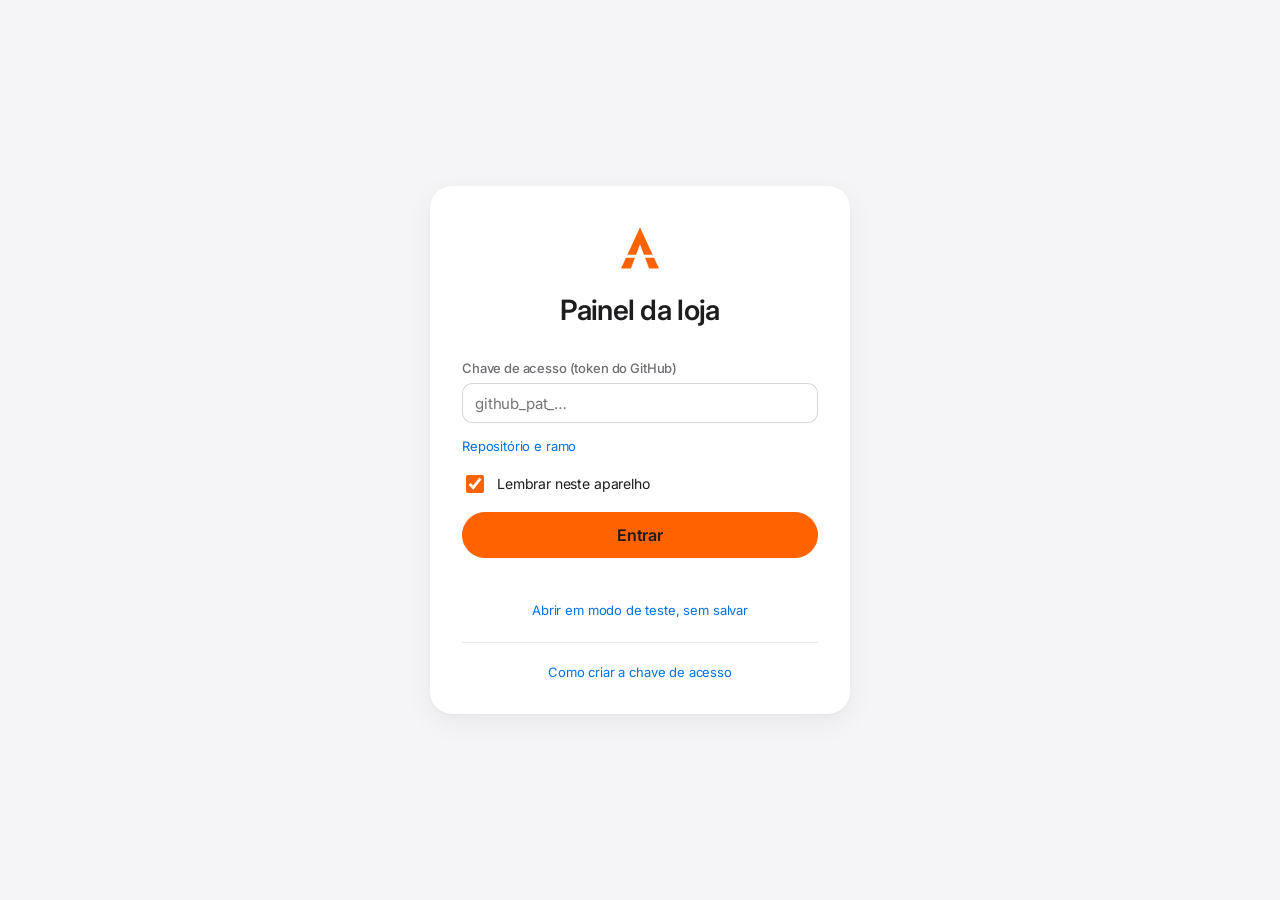
==== commit ec8d3b79: "Fotos oficiais do iPhone 18 Pro (4 cores) e do Duo (cores e vistas), sem promessas de entrega e sem " ====
--- a/admin.html
+++ b/admin.html
@@ -23,7 +23,6 @@
       <path d="M50.5 44 L38.75 44 L44 58 L57 58 Z"/>
     </svg>
     <h1>Painel da loja</h1>
-    <p class="entrada-sub">Preços, produtos e fotos. Tudo que você salvar aqui vai para o site.</p>
 
     <form id="form-entrada" autocomplete="off">
       <label class="campo">
@@ -95,6 +94,7 @@
       <span class="abas-indicador" aria-hidden="true"></span>
       <button role="tab" type="button" data-aba="produtos" aria-selected="true">Produtos</button>
       <button role="tab" type="button" data-aba="ofertas" aria-selected="false">Ofertas e eventos</button>
+      <button role="tab" type="button" data-aba="site" aria-selected="false">Site</button>
       <button role="tab" type="button" data-aba="precos" aria-selected="false">Preço automático</button>
     </nav>
 
@@ -149,8 +149,6 @@
         <p class="vazio" id="vazio" hidden>Nenhum produto encontrado.</p>
       </section>
 
-      <p class="rodape-nota">“No site” desligado esconde o produto sem apagar. “Destaque” coloca o produto em
-        <b>Os principais</b> na capa (os cinco primeiros marcados, na ordem da lista).</p>
     </section>
 
     <!-- ============ Ofertas e eventos ============ -->
@@ -158,8 +156,6 @@
       <div class="cabeca">
         <div>
           <h1>Ofertas e eventos</h1>
-          <p class="cabeca-sub">O evento muda as cores do site, a faixa do topo e abre a capa com um cartaz próprio.
-            As ofertas ganham o selo do evento.</p>
         </div>
       </div>
 
@@ -170,14 +166,11 @@
           <h2>Eventos</h2>
           <button class="btn btn--cheio" type="button" id="btn-novo-evento">+ Novo evento</button>
         </div>
-        <p class="dica">Fica no ar o primeiro evento <b>ligado</b> cujas datas incluem o dia de hoje. Dá para deixar
-          o ano inteiro programado.</p>
         <div class="eventos" id="eventos"></div>
       </section>
 
       <section class="bloco">
         <div class="bloco-topo"><h2>Oferta em lote</h2></div>
-        <p class="dica">Aplica o mesmo desconto a vários produtos de uma vez. Para um produto só, use “Editar”.</p>
         <form class="lote" id="form-lote">
           <label class="campo"><span>Produtos</span>
             <select name="escopo" id="lote-escopo"></select></label>
@@ -201,13 +194,77 @@
       </section>
     </section>
 
+    <!-- ============ Site ============ -->
+    <section class="aba" id="aba-site" role="tabpanel" hidden>
+      <div class="cabeca">
+        <div>
+          <h1>Site</h1>
+        </div>
+        <a class="btn" href="index.html" target="_blank" rel="noopener">Abrir o site</a>
+      </div>
+
+      <section class="bloco">
+        <div class="bloco-topo">
+          <h2>Banners da capa</h2>
+          <button class="btn btn--cheio" type="button" id="btn-novo-banner">+ Novo banner</button>
+        </div>
+        <div class="banners" id="banners"></div>
+      </section>
+
+      <section class="bloco">
+        <div class="bloco-topo">
+          <h2>Destaques da capa</h2>
+          <span class="dica" id="dest-conta"></span>
+        </div>
+        <ol class="destaques-lista" id="destaques-lista"></ol>
+        <div class="linha-add">
+          <select id="dest-add" aria-label="Produto para destacar"></select>
+          <button class="btn btn--leve" type="button" id="btn-dest-add">Adicionar</button>
+        </div>
+      </section>
+
+      <section class="bloco">
+        <div class="bloco-topo"><h2>Títulos das seções</h2></div>
+        <div class="secoes" id="secoes"></div>
+      </section>
+
+      <section class="bloco">
+        <div class="bloco-topo"><h2>Faixa do topo</h2></div>
+        <label class="campo"><span>Frases que passam no topo</span>
+          <textarea id="site-faixa" rows="5"></textarea></label>
+      </section>
+
+      <section class="bloco">
+        <div class="bloco-topo"><h2>Selos de garantia</h2></div>
+        <div class="selos-ed" id="selos-ed"></div>
+      </section>
+
+      <section class="bloco">
+        <div class="bloco-topo">
+          <h2>Perguntas frequentes</h2>
+          <button class="btn btn--leve" type="button" id="btn-nova-pergunta">+ Pergunta</button>
+        </div>
+        <div class="perguntas-ed" id="perguntas-ed"></div>
+      </section>
+
+      <section class="bloco">
+        <div class="bloco-topo"><h2>Contato</h2></div>
+        <div class="grade-regra" id="contato-ed">
+          <label class="campo"><span>WhatsApp</span><input data-ct="whatsapp" inputmode="numeric" placeholder="5511987654321"></label>
+          <label class="campo"><span>E-mail</span><input data-ct="email" type="email"></label>
+          <label class="campo"><span>Horário de atendimento</span><input data-ct="horario"></label>
+          <label class="campo"><span>Instagram (link)</span><input data-ct="instagram" placeholder="https://instagram.com/aliancaone"></label>
+          <label class="campo"><span>Instagram (@)</span><input data-ct="arroba" placeholder="@aliancaone"></label>
+          <label class="campo"><span>CNPJ</span><input data-ct="cnpj"></label>
+        </div>
+      </section>
+    </section>
+
     <!-- ============ Preço automático ============ -->
     <section class="aba" id="aba-precos" role="tabpanel" hidden>
       <div class="cabeca">
         <div>
           <h1>Preço automático</h1>
-          <p class="cabeca-sub">Todo dia de manhã um robô pega o dólar, recalcula o preço de quem tem custo cadastrado
-            e publica. Você só mexe quando o custo do fornecedor muda.</p>
         </div>
       </div>
 
@@ -232,8 +289,7 @@
             </span>
             <small class="dica" id="pc-dolar-em"></small></label>
           <label class="campo"><span>Ajuste no dólar (R$)</span>
-            <input id="pc-ajuste" type="number" step="0.01">
-            <small class="dica">Ex.: 0,15 se o fornecedor cobra acima da cotação.</small></label>
+            <input id="pc-ajuste" type="number" step="0.01"></label>
           <label class="campo"><span>Frete, impostos e taxas (%)</span>
             <input id="pc-extras" type="number" min="0" step="0.5"></label>
           <label class="campo"><span>Margem padrão</span>
@@ -249,8 +305,7 @@
               <option value="0">não arredondar</option>
             </select></label>
           <label class="campo"><span>Trava de segurança (%)</span>
-            <input id="pc-limite" type="number" min="0" step="1">
-            <small class="dica">Se um preço mudar mais que isso num dia, o robô não aplica e avisa aqui.</small></label>
+            <input id="pc-limite" type="number" min="0" step="1"></label>
         </div>
       </section>
 
@@ -304,11 +359,10 @@
           <label class="campo">
             <span>Endereço da página</span>
             <input name="id" type="text" required pattern="[a-z0-9-]+" placeholder="iphone-17-pro" spellcheck="false">
-            <small class="dica">produto.html?id=<b data-id-preview>…</b></small>
           </label>
         </div>
         <label class="campo">
-          <span>Linha de cima <small>(2 a 3 palavras, opcional)</small></span>
+          <span>Linha de cima</span>
           <input name="linha" type="text" placeholder="Cosmic Orange">
         </label>
       </fieldset>
@@ -321,7 +375,7 @@
             <select name="moedaCusto"><option value="USD">Dólar (US$)</option><option value="BRL">Real (R$)</option></select>
           </label>
           <label class="campo">
-            <span>Margem deste produto <small>(vazio = padrão da loja)</small></span>
+            <span>Margem deste produto</span>
             <span class="junto">
               <input name="margemValor" type="number" min="0" step="0.5" placeholder="padrão">
               <select name="margemTipo"><option value="%">%</option><option value="R$">R$</option></select>
@@ -334,7 +388,7 @@
           <span>Preço manual: o robô diário <b>não</b> mexe neste produto</span>
         </label>
         <label class="campo">
-          <span>Preço no varejo oficial <small>(opcional, mostra “você economiza”)</small></span>
+          <span>Preço no varejo oficial</span>
           <input name="precoOficial" type="number" min="0" step="1" inputmode="numeric">
         </label>
         <label class="check">
@@ -354,7 +408,7 @@
             </span>
           </label>
           <label class="campo">
-            <span>Nome no selo <small>(opcional)</small></span>
+            <span>Nome no selo</span>
             <input name="ofertaRotulo" type="text" placeholder="usa o nome do evento">
           </label>
           <label class="campo"><span>De</span><input name="ofertaInicio" type="date"></label>
@@ -383,14 +437,13 @@
             <input name="prazo" type="text" placeholder="7 dias úteis">
           </label>
         </div>
-        <p class="dica">Toque nas opções que acabaram. Elas aparecem riscadas e não dá para escolher.</p>
         <div class="fichas fichas--toque" id="ed-esgotadas"></div>
       </fieldset>
 
       <fieldset class="grupo">
         <legend>Texto</legend>
         <label class="campo">
-          <span>Chamada <small>(uma frase)</small></span>
+          <span>Chamada</span>
           <input name="chamada" type="text" placeholder="A peça central da vitrine.">
         </label>
         <label class="campo">
@@ -401,8 +454,6 @@
 
       <fieldset class="grupo">
         <legend>Cores e fotos</legend>
-        <p class="dica">Uma foto por cor, de preferência com fundo transparente ou branco. Se não houver foto, o site
-          desenha o aparelho na cor escolhida.</p>
         <div class="cores" id="ed-cores"></div>
         <button class="btn btn--leve" type="button" id="ed-add-cor">+ Adicionar cor</button>
       </fieldset>
@@ -433,7 +484,6 @@
 <dialog class="mini mini--larga" id="biblioteca" aria-labelledby="bib-titulo">
   <form method="dialog">
     <h2 id="bib-titulo">Adicionar da biblioteca</h2>
-    <p class="dica">Modelos Apple com especificações, cores e capacidades prontas. Escolha, depois ponha preço e estoque.</p>
     <label class="busca busca--cheia">
       <svg width="15" height="15" viewBox="0 0 24 24" fill="none" stroke="currentColor" stroke-width="2" stroke-linecap="round" aria-hidden="true"><circle cx="11" cy="11" r="7"/><path d="m20 20-3.5-3.5"/></svg>
       <input id="bib-busca" type="search" placeholder="Procurar modelo">
@@ -447,7 +497,6 @@
 <dialog class="mini mini--larga" id="temas" aria-labelledby="temas-titulo">
   <form method="dialog">
     <h2 id="temas-titulo">Novo evento</h2>
-    <p class="dica">Escolha o tema. As datas e os textos vêm sugeridos e você ajusta depois.</p>
     <div class="temas" id="temas-lista"></div>
     <div class="mini-acoes"><button class="btn" value="cancelar">Fechar</button></div>
   </form>
--- a/assets/css/admin.css
+++ b/assets/css/admin.css
@@ -736,3 +736,99 @@
 @media (prefers-reduced-motion: reduce) {
   .abas-indicador { transition: none; }
 }
+
+/* =============================================================
+   Aba Site
+   ============================================================= */
+
+.banners { display: grid; gap: 16px; margin-top: 14px; }
+.banner {
+  display: grid; grid-template-columns: 300px 1fr; gap: 0;
+  border: 1px solid var(--linha); border-radius: 18px; overflow: hidden;
+  animation: sobe 480ms var(--curva) both;
+  transition: opacity .3s;
+}
+.banner.novo { animation: evento-novo 900ms var(--curva) both; }
+.banner--off .banner-previa { filter: grayscale(1); opacity: .5; }
+.banner-previa {
+  position: relative; min-height: 220px; overflow: hidden;
+  display: flex; flex-direction: column; justify-content: flex-start;
+  padding: 18px; background: #f5f5f7; color: #1d1d1f;
+  transition: filter .3s, opacity .3s;
+}
+.banner--estreia .banner-previa { background: radial-gradient(60% 70% at 70% 80%, rgba(150,52,70,.45), transparent 70%), #000; color: #f5f5f7; }
+.banner--escuro .banner-previa { background: linear-gradient(160deg, #1d1d1f, #000 70%); color: #f5f5f7; }
+.banner--laranja .banner-previa { background: #ff6200; color: #1d1d1f; }
+.banner-previa img {
+  position: absolute; right: -6%; bottom: 0; width: 78%; max-height: 72%; object-fit: contain; object-position: bottom right;
+  transition: transform .6s var(--curva);
+}
+.banner--estreia .banner-previa img { mix-blend-mode: lighten; }
+.banner--perola .banner-previa img { mix-blend-mode: darken; }
+.banner:hover .banner-previa img { transform: translateY(-4px) scale(1.03); }
+.banner-previa-txt { position: relative; z-index: 1; display: grid; gap: 2px; max-width: 75%; }
+.banner-previa-txt small { font-size: 11px; font-weight: 600; color: #ff8a3d; }
+.banner--laranja .banner-previa-txt small { color: #1d1d1f; }
+.banner-previa-txt b { font-size: 22px; line-height: 1.05; letter-spacing: -0.03em; }
+.banner-previa-txt em { font-style: normal; opacity: .55; }
+.banner-num {
+  position: absolute; left: 14px; bottom: 12px; z-index: 1; width: 26px; height: 26px; border-radius: 50%;
+  display: grid; place-items: center; font-size: 12px; font-weight: 700;
+  background: rgba(255,255,255,.85); color: #1d1d1f;
+}
+.banner-corpo { padding: 14px 18px 8px; }
+.banner-topo { display: flex; align-items: center; gap: 6px; margin-bottom: 12px; }
+.banner-topo select {
+  flex: 1; min-width: 0; min-height: 36px; padding: 0 10px; border-radius: 10px;
+  border: 1px solid var(--linha-forte); background: var(--campo); font-weight: 600;
+}
+.banner-corpo .campo { margin-bottom: 10px; }
+.acao-ed { display: grid; grid-template-columns: 1.1fr 1fr 1.6fr; gap: 0 10px; }
+.acao-ed .campo > span { white-space: nowrap; }
+.banner-img { display: flex; align-items: flex-end; gap: 10px; }
+.banner-img .campo { flex: 1; }
+.banner-enviar { margin-bottom: 10px; cursor: pointer; }
+.banner-acoes { display: flex; justify-content: flex-end; padding-bottom: 6px; }
+
+.destaques-lista { list-style: none; margin: 12px 0 14px; padding: 0; display: grid; gap: 8px; }
+.destaques-lista li {
+  display: flex; align-items: center; gap: 12px; padding: 8px 10px; border: 1px solid var(--linha); border-radius: 14px;
+  animation: sobe 420ms var(--curva) both; transition: background-color .25s;
+}
+.destaques-lista li:first-child { border-color: var(--tinta); }
+.destaques-lista li:hover { background: var(--recuo); }
+.dest-n { width: 24px; height: 24px; border-radius: 50%; display: grid; place-items: center; background: var(--tinta); color: var(--chao); font-size: 12px; font-weight: 700; flex: none; }
+.dest-nome { flex: 1; display: grid; }
+.dest-nome small { color: var(--terceiro); font-size: 12px; }
+.linha-add select { flex: 1; min-height: 40px; padding: 0 10px; border-radius: 10px; border: 1px solid var(--linha-forte); background: var(--campo); }
+
+.secoes { display: grid; gap: 10px; margin-top: 10px; }
+.secao-ed { display: grid; grid-template-columns: 110px 1fr 1.2fr 1.2fr; gap: 8px; align-items: center; }
+.secao-ed b { font-size: 14px; }
+.secao-ed input, .selo-ed input, .pergunta-ed input, .pergunta-ed textarea {
+  width: 100%; min-height: 38px; padding: 7px 11px; border: 1px solid var(--linha-forte); border-radius: 10px; background: var(--campo);
+}
+.pergunta-ed textarea { resize: vertical; line-height: 1.45; }
+:is(.secao-ed, .selo-ed, .pergunta-ed) :is(input, textarea):focus {
+  outline: none; border-color: var(--azul); box-shadow: 0 0 0 3px color-mix(in srgb, var(--azul) 22%, transparent);
+}
+.selos-ed { display: grid; grid-template-columns: repeat(2, 1fr); gap: 12px; margin-top: 10px; }
+.selo-ed { display: grid; gap: 6px; padding: 12px; border: 1px solid var(--linha); border-radius: 14px; }
+.selo-ed .etiqueta { justify-self: start; }
+.perguntas-ed { display: grid; gap: 10px; margin-top: 10px; }
+.pergunta-ed { display: grid; gap: 6px; padding: 12px; border: 1px solid var(--linha); border-radius: 14px; animation: sobe 380ms var(--curva) both; }
+.pergunta-ed-topo { display: flex; gap: 6px; align-items: center; }
+.pergunta-ed-topo input { font-weight: 600; }
+
+@media (max-width: 860px) {
+  .banner { grid-template-columns: 1fr; }
+  .banner-previa { min-height: 180px; }
+  .acao-ed { grid-template-columns: 1fr 1fr; }
+  .acao-ed .acao-valor { grid-column: 1 / -1; }
+  .secao-ed { grid-template-columns: 1fr 1fr; }
+  .secao-ed b { grid-column: 1 / -1; }
+  .secao-ed input[data-sc="olho"] { grid-column: 1 / -1; }
+  .selos-ed { grid-template-columns: 1fr; }
+}
+
+.vazio-mini { margin: 8px 0 12px; font-size: 13px; color: var(--terceiro); }
